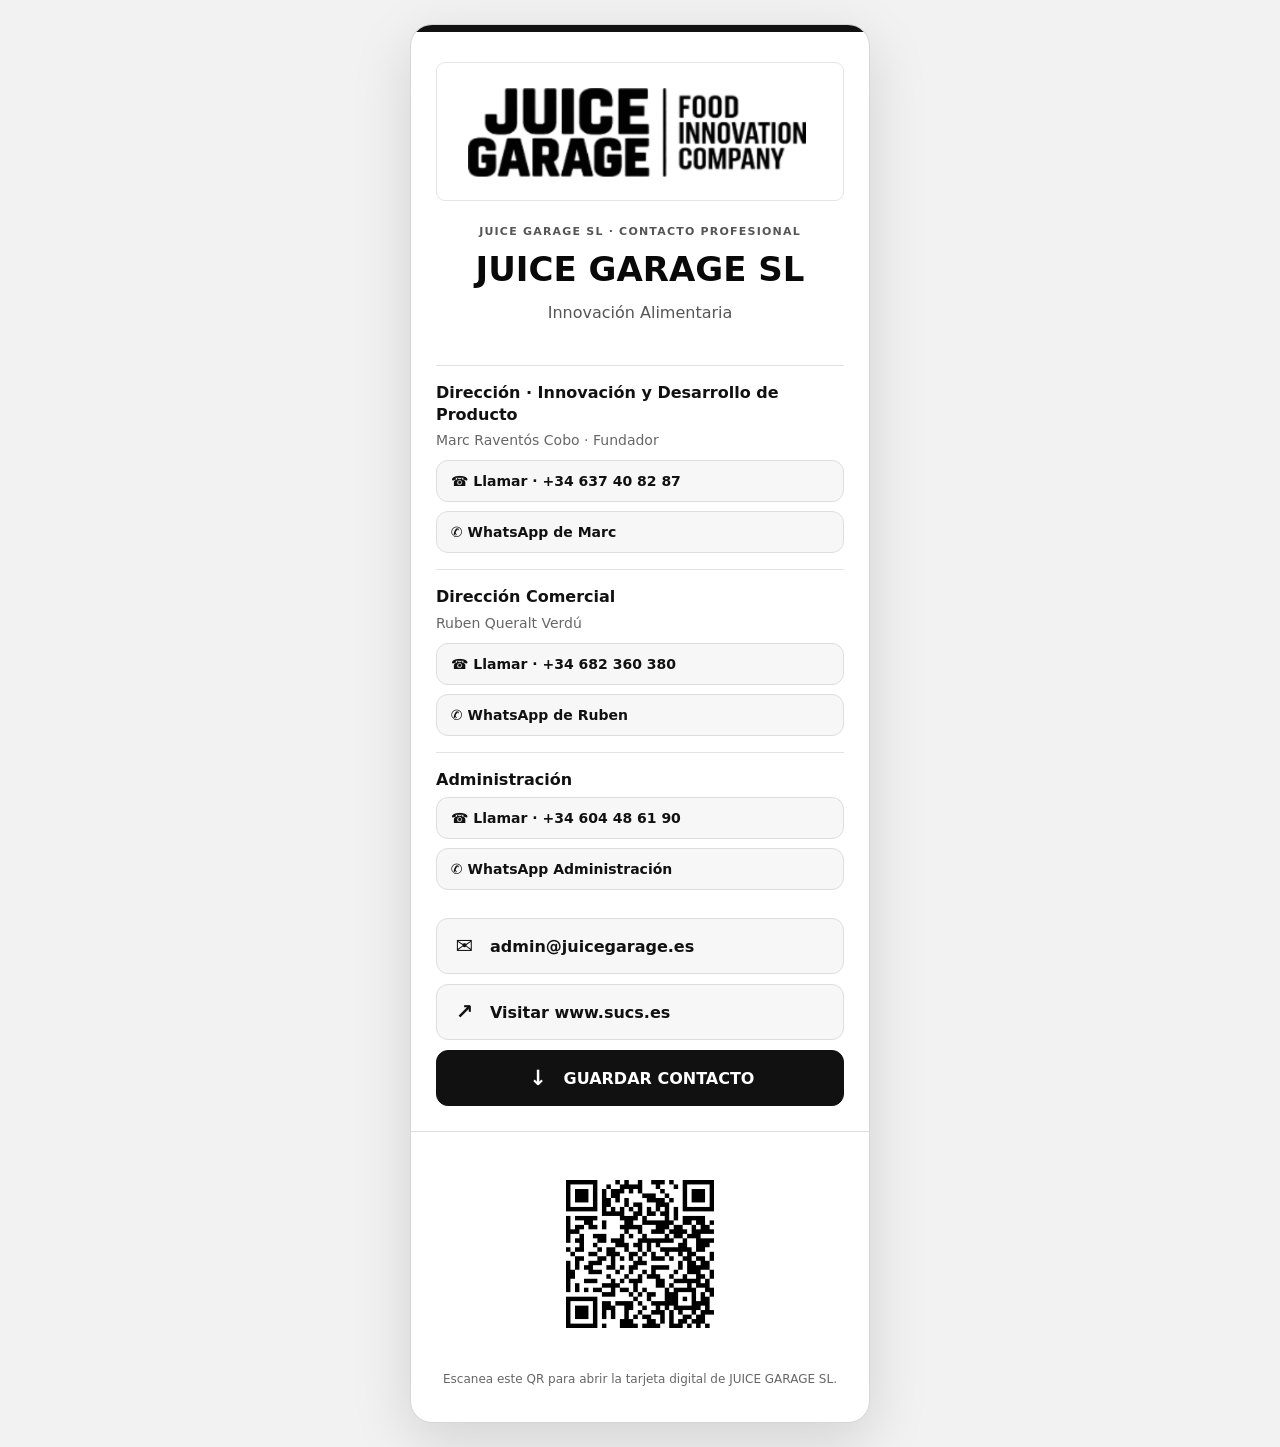
==== juice-garage/index.html @ 80c529ab "Add files via upload" ====
<!DOCTYPE html>
<html lang="es"><head><meta charset="UTF-8"><meta name="viewport" content="width=device-width, initial-scale=1"><meta name="theme-color" content="#ffffff"><title>JUICE GARAGE SL | Contacto</title><meta name="description" content="Tarjeta digital corporativa de JUICE GARAGE SL"><link rel="icon" href="./favicon.png" type="image/png"><link rel="apple-touch-icon" sizes="180x180" href="./apple-touch-icon.png"><link rel="manifest" href="./manifest.webmanifest"><style>
*{box-sizing:border-box}body{margin:0;background:#f2f2f2;color:#111;font:16px system-ui,-apple-system,"Segoe UI",sans-serif}a{color:inherit;text-decoration:none}.shell{min-height:100vh;display:flex;align-items:center;justify-content:center;padding:24px}.card{width:min(100%,460px);border:1px solid #d6d6d6;border-radius:22px;background:#fff;overflow:hidden;box-shadow:0 18px 60px #0002}.top{padding:30px 25px 18px;border-top:7px solid #111;text-align:center}.logo{min-height:110px;display:flex;align-items:center;justify-content:center;margin-bottom:24px;padding:12px;background:#fff;border:1px solid #e5e5e5;border-radius:9px}.logo img{display:block;width:100%;height:auto;max-height:130px;object-fit:contain}.small{color:#555;letter-spacing:.11em;text-transform:uppercase;font-size:11px;font-weight:750}.name{font-size:clamp(26px,6vw,34px);line-height:1.13;margin:12px 0;color:#090909}.role{line-height:1.5;color:#555;margin:0 0 22px}.actions{display:grid;gap:10px;padding:0 25px 25px}.action{display:flex;align-items:center;gap:13px;padding:15px;border:1px solid #ddd;border-radius:12px;background:#f7f7f7;font-weight:650}.action:hover,.action:focus-visible{border-color:#111;background:#ececec}.symbol{color:#111;font-size:21px;width:25px;text-align:center}.primary{background:#111;color:#fff;border-color:#111;justify-content:center;font-weight:800}.primary:hover,.primary:focus-visible{background:#333;color:#fff}.primary .symbol{color:#fff}.foot{text-align:center;border-top:1px solid #ddd;padding:22px}.foot img{width:min(200px,80%);background:#fff;padding:8px;border-radius:12px}.hint{font-size:12px;color:#666;line-height:1.5}@media(max-width:420px){.shell{padding:10px}.top{padding:24px 18px}.actions{padding:0 18px 20px}}
.departments{padding:0 25px 12px}.dept{padding:16px 0;border-top:1px solid #e3e3e3}.dept h2{font-size:16px;line-height:1.4;margin:0 0 6px}.dept p{color:#666;font-size:14px;margin:0 0 12px}.dept-actions{display:grid;gap:9px}.dept-actions .action{font-size:14px;padding:12px 14px}.actions{padding-top:0}@media(max-width:420px){.departments{padding:0 18px 12px}}
</style></head><body><main class="shell"><article class="card"><header class="top"><div class="logo"><img src="./logo-oficial.png" alt="JUICE GARAGE - Food Innovation Company"></div><div class="small">JUICE GARAGE SL · CONTACTO PROFESIONAL</div><h1 class="name">JUICE GARAGE SL</h1><p class="role">Innovación Alimentaria</p></header><section class="departments" aria-label="Departamentos de contacto">
<div class="dept"><h2>Dirección · Innovación y Desarrollo de Producto</h2><p>Marc Raventós Cobo · Fundador</p><div class="dept-actions"><a class="action" href="tel:+34637408287">☎ Llamar · +34 637 40 82 87</a><a class="action" href="https://wa.me/34637408287" target="_blank" rel="noopener noreferrer">✆ WhatsApp de Marc</a></div></div>
<div class="dept"><h2>Dirección Comercial</h2><p>Ruben Queralt Verdú</p><div class="dept-actions"><a class="action" href="tel:+34682360380">☎ Llamar · +34 682 360 380</a><a class="action" href="https://wa.me/34682360380" target="_blank" rel="noopener noreferrer">✆ WhatsApp de Ruben</a></div></div>
<div class="dept"><h2>Administración</h2><div class="dept-actions"><a class="action" href="tel:+34604486190">☎ Llamar · +34 604 48 61 90</a><a class="action" href="https://wa.me/34604486190" target="_blank" rel="noopener noreferrer">✆ WhatsApp Administración</a></div></div>
</section><nav class="actions" aria-label="Contacto corporativo"><a class="action" href="mailto:admin@juicegarage.es"><span class="symbol">✉</span>admin@juicegarage.es</a><a class="action" href="https://www.sucs.es" target="_blank" rel="noopener noreferrer"><span class="symbol">↗</span>Visitar www.sucs.es</a><a class="action primary" href="./juice-garage.vcf" download="juice-garage.vcf"><span class="symbol">↓</span>GUARDAR CONTACTO</a></nav><footer class="foot"><img src="./qr-juice-garage-permanente.png" alt="QR permanente para abrir la tarjeta corporativa"><p class="hint">Escanea este QR para abrir la tarjeta digital de JUICE GARAGE SL.</p></footer></article></main></body></html>
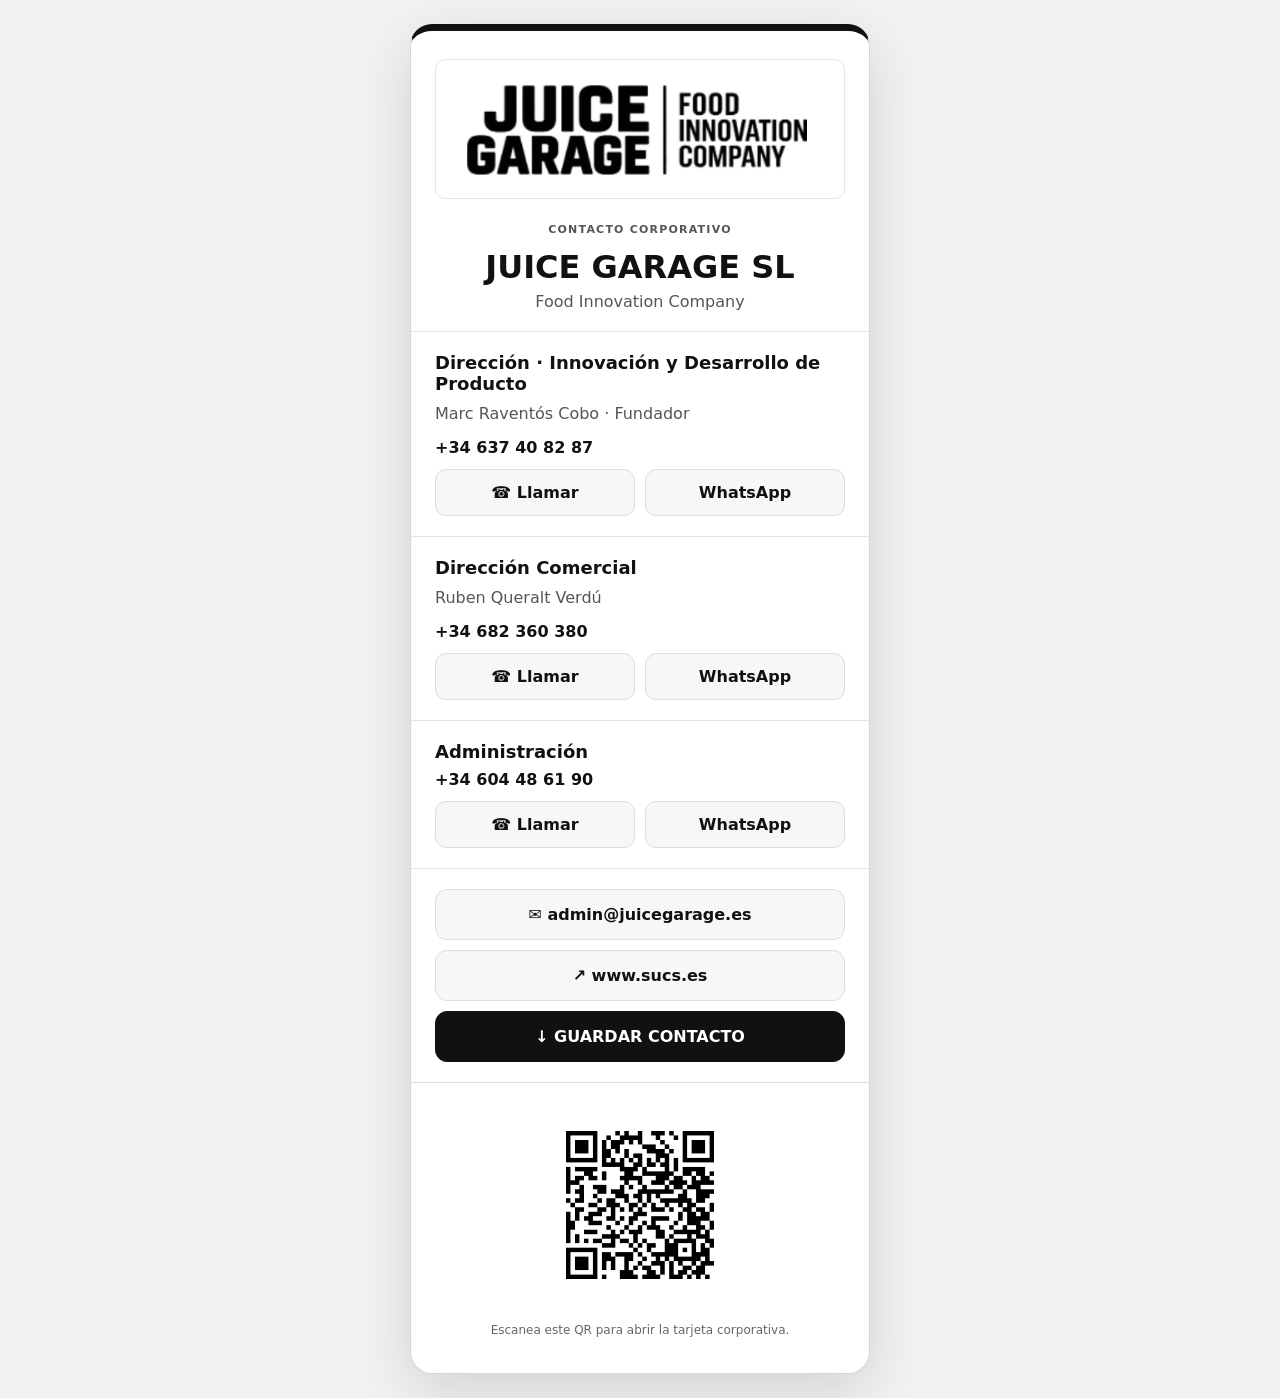
==== commit 432f4ad0: "Revise index.html for JUICE GARAGE SL Updated the structure and content of the index.html file for J" ====
--- a/juice-garage/index.html
+++ b/juice-garage/index.html
@@ -1,9 +1,273 @@
+
 <!DOCTYPE html>
-<html lang="es"><head><meta charset="UTF-8"><meta name="viewport" content="width=device-width, initial-scale=1"><meta name="theme-color" content="#ffffff"><title>JUICE GARAGE SL | Contacto</title><meta name="description" content="Tarjeta digital corporativa de JUICE GARAGE SL"><link rel="icon" href="./favicon.png" type="image/png"><link rel="apple-touch-icon" sizes="180x180" href="./apple-touch-icon.png"><link rel="manifest" href="./manifest.webmanifest"><style>
-*{box-sizing:border-box}body{margin:0;background:#f2f2f2;color:#111;font:16px system-ui,-apple-system,"Segoe UI",sans-serif}a{color:inherit;text-decoration:none}.shell{min-height:100vh;display:flex;align-items:center;justify-content:center;padding:24px}.card{width:min(100%,460px);border:1px solid #d6d6d6;border-radius:22px;background:#fff;overflow:hidden;box-shadow:0 18px 60px #0002}.top{padding:30px 25px 18px;border-top:7px solid #111;text-align:center}.logo{min-height:110px;display:flex;align-items:center;justify-content:center;margin-bottom:24px;padding:12px;background:#fff;border:1px solid #e5e5e5;border-radius:9px}.logo img{display:block;width:100%;height:auto;max-height:130px;object-fit:contain}.small{color:#555;letter-spacing:.11em;text-transform:uppercase;font-size:11px;font-weight:750}.name{font-size:clamp(26px,6vw,34px);line-height:1.13;margin:12px 0;color:#090909}.role{line-height:1.5;color:#555;margin:0 0 22px}.actions{display:grid;gap:10px;padding:0 25px 25px}.action{display:flex;align-items:center;gap:13px;padding:15px;border:1px solid #ddd;border-radius:12px;background:#f7f7f7;font-weight:650}.action:hover,.action:focus-visible{border-color:#111;background:#ececec}.symbol{color:#111;font-size:21px;width:25px;text-align:center}.primary{background:#111;color:#fff;border-color:#111;justify-content:center;font-weight:800}.primary:hover,.primary:focus-visible{background:#333;color:#fff}.primary .symbol{color:#fff}.foot{text-align:center;border-top:1px solid #ddd;padding:22px}.foot img{width:min(200px,80%);background:#fff;padding:8px;border-radius:12px}.hint{font-size:12px;color:#666;line-height:1.5}@media(max-width:420px){.shell{padding:10px}.top{padding:24px 18px}.actions{padding:0 18px 20px}}
-.departments{padding:0 25px 12px}.dept{padding:16px 0;border-top:1px solid #e3e3e3}.dept h2{font-size:16px;line-height:1.4;margin:0 0 6px}.dept p{color:#666;font-size:14px;margin:0 0 12px}.dept-actions{display:grid;gap:9px}.dept-actions .action{font-size:14px;padding:12px 14px}.actions{padding-top:0}@media(max-width:420px){.departments{padding:0 18px 12px}}
-</style></head><body><main class="shell"><article class="card"><header class="top"><div class="logo"><img src="./logo-oficial.png" alt="JUICE GARAGE - Food Innovation Company"></div><div class="small">JUICE GARAGE SL · CONTACTO PROFESIONAL</div><h1 class="name">JUICE GARAGE SL</h1><p class="role">Innovación Alimentaria</p></header><section class="departments" aria-label="Departamentos de contacto">
-<div class="dept"><h2>Dirección · Innovación y Desarrollo de Producto</h2><p>Marc Raventós Cobo · Fundador</p><div class="dept-actions"><a class="action" href="tel:+34637408287">☎ Llamar · +34 637 40 82 87</a><a class="action" href="https://wa.me/34637408287" target="_blank" rel="noopener noreferrer">✆ WhatsApp de Marc</a></div></div>
-<div class="dept"><h2>Dirección Comercial</h2><p>Ruben Queralt Verdú</p><div class="dept-actions"><a class="action" href="tel:+34682360380">☎ Llamar · +34 682 360 380</a><a class="action" href="https://wa.me/34682360380" target="_blank" rel="noopener noreferrer">✆ WhatsApp de Ruben</a></div></div>
-<div class="dept"><h2>Administración</h2><div class="dept-actions"><a class="action" href="tel:+34604486190">☎ Llamar · +34 604 48 61 90</a><a class="action" href="https://wa.me/34604486190" target="_blank" rel="noopener noreferrer">✆ WhatsApp Administración</a></div></div>
-</section><nav class="actions" aria-label="Contacto corporativo"><a class="action" href="mailto:admin@juicegarage.es"><span class="symbol">✉</span>admin@juicegarage.es</a><a class="action" href="https://www.sucs.es" target="_blank" rel="noopener noreferrer"><span class="symbol">↗</span>Visitar www.sucs.es</a><a class="action primary" href="./juice-garage.vcf" download="juice-garage.vcf"><span class="symbol">↓</span>GUARDAR CONTACTO</a></nav><footer class="foot"><img src="./qr-juice-garage-permanente.png" alt="QR permanente para abrir la tarjeta corporativa"><p class="hint">Escanea este QR para abrir la tarjeta digital de JUICE GARAGE SL.</p></footer></article></main></body></html>+<html lang="es">
+<head>
+  <meta charset="UTF-8">
+  <meta name="viewport" content="width=device-width, initial-scale=1">
+
+  <title>JUICE GARAGE SL</title>
+  <meta name="description"
+        content="JUICE GARAGE SL · Food Innovation Company. Contactos de Dirección, Dirección Comercial y Administración.">
+
+  <meta property="og:type" content="website">
+  <meta property="og:site_name" content="JUICE GARAGE SL">
+  <meta property="og:title" content="JUICE GARAGE SL">
+  <meta property="og:description"
+        content="Food Innovation Company · Dirección, Comercial y Administración">
+  <meta property="og:url"
+        content="https://lourdeshp6.github.io/juicegarage-vcards/juice-garage/">
+  <meta property="og:image"
+        content="https://lourdeshp6.github.io/juicegarage-vcards/juice-garage/logo-oficial.png">
+
+  <meta name="theme-color" content="#ffffff">
+  <link rel="icon" href="./favicon.png" type="image/png">
+  <link rel="apple-touch-icon" href="./apple-touch-icon.png">
+  <link rel="manifest" href="./manifest.webmanifest">
+
+  <style>
+    * { box-sizing: border-box; }
+
+    body {
+      margin: 0;
+      background: #f2f2f2;
+      color: #111;
+      font: 16px system-ui, -apple-system, "Segoe UI", sans-serif;
+    }
+
+    a { color: inherit; text-decoration: none; }
+
+    .shell {
+      min-height: 100vh;
+      display: flex;
+      justify-content: center;
+      padding: 24px;
+    }
+
+    .card {
+      width: min(100%, 460px);
+      background: #fff;
+      border: 1px solid #d6d6d6;
+      border-top: 7px solid #111;
+      border-radius: 22px;
+      overflow: hidden;
+      box-shadow: 0 18px 60px #0002;
+    }
+
+    .top {
+      padding: 28px 24px 20px;
+      text-align: center;
+    }
+
+    .logo {
+      padding: 12px;
+      border: 1px solid #e5e5e5;
+      border-radius: 10px;
+      margin-bottom: 24px;
+    }
+
+    .logo img {
+      display: block;
+      width: 100%;
+      max-height: 130px;
+      object-fit: contain;
+    }
+
+    .small {
+      color: #555;
+      font-size: 11px;
+      font-weight: 750;
+      letter-spacing: .11em;
+      text-transform: uppercase;
+    }
+
+    h1 {
+      font-size: 32px;
+      margin: 12px 0 6px;
+    }
+
+    .subtitle {
+      color: #555;
+      margin: 0;
+    }
+
+    .department {
+      padding: 20px 24px;
+      border-top: 1px solid #e2e2e2;
+    }
+
+    .department h2 {
+      margin: 0 0 8px;
+      font-size: 18px;
+    }
+
+    .person {
+      color: #555;
+      margin: 0 0 12px;
+      line-height: 1.5;
+    }
+
+    .number {
+      font-weight: 700;
+      margin-bottom: 12px;
+    }
+
+    .buttons {
+      display: grid;
+      grid-template-columns: 1fr 1fr;
+      gap: 10px;
+    }
+
+    .button {
+      display: block;
+      padding: 13px 10px;
+      background: #f7f7f7;
+      border: 1px solid #ddd;
+      border-radius: 11px;
+      text-align: center;
+      font-weight: 700;
+    }
+
+    .button:hover {
+      background: #eaeaea;
+    }
+
+    .extras {
+      padding: 20px 24px;
+      border-top: 1px solid #e2e2e2;
+      display: grid;
+      gap: 10px;
+    }
+
+    .full {
+      display: block;
+      padding: 15px;
+      border: 1px solid #ddd;
+      border-radius: 12px;
+      background: #f7f7f7;
+      text-align: center;
+      font-weight: 700;
+    }
+
+    .primary {
+      background: #111;
+      color: #fff;
+      border-color: #111;
+    }
+
+    .foot {
+      border-top: 1px solid #ddd;
+      padding: 22px;
+      text-align: center;
+    }
+
+    .foot img {
+      width: min(200px, 80%);
+      padding: 8px;
+      background: white;
+    }
+
+    .hint {
+      font-size: 12px;
+      color: #666;
+      line-height: 1.5;
+    }
+
+    @media (max-width: 420px) {
+      .shell { padding: 10px; }
+      .top, .department, .extras {
+        padding-left: 18px;
+        padding-right: 18px;
+      }
+    }
+  </style>
+</head>
+
+<body>
+  <main class="shell">
+    <article class="card">
+
+      <header class="top">
+        <div class="logo">
+          <img src="./logo-oficial.png"
+               alt="JUICE GARAGE - Food Innovation Company">
+        </div>
+
+        <div class="small">CONTACTO CORPORATIVO</div>
+        <h1>JUICE GARAGE SL</h1>
+        <p class="subtitle">Food Innovation Company</p>
+      </header>
+
+      <section class="department">
+        <h2>Dirección · Innovación y Desarrollo de Producto</h2>
+        <p class="person">Marc Raventós Cobo · Fundador</p>
+        <div class="number">+34 637 40 82 87</div>
+
+        <div class="buttons">
+          <a class="button" href="tel:+34637408287">☎ Llamar</a>
+          <a class="button"
+             href="https://wa.me/34637408287"
+             target="_blank" rel="noopener noreferrer">
+            WhatsApp
+          </a>
+        </div>
+      </section>
+
+      <section class="department">
+        <h2>Dirección Comercial</h2>
+        <p class="person">Ruben Queralt Verdú</p>
+        <div class="number">+34 682 360 380</div>
+
+        <div class="buttons">
+          <a class="button" href="tel:+34682360380">☎ Llamar</a>
+          <a class="button"
+             href="https://wa.me/34682360380"
+             target="_blank" rel="noopener noreferrer">
+            WhatsApp
+          </a>
+        </div>
+      </section>
+
+      <section class="department">
+        <h2>Administración</h2>
+        <div class="number">+34 604 48 61 90</div>
+
+        <div class="buttons">
+          <a class="button" href="tel:+34604486190">☎ Llamar</a>
+          <a class="button"
+             href="https://wa.me/34604486190"
+             target="_blank" rel="noopener noreferrer">
+            WhatsApp
+          </a>
+        </div>
+      </section>
+
+      <section class="extras">
+        <a class="full" href="mailto:admin@juicegarage.es">
+          ✉ admin@juicegarage.es
+        </a>
+
+        <a class="full"
+           href="https://www.sucs.es"
+           target="_blank" rel="noopener noreferrer">
+          ↗ www.sucs.es
+        </a>
+
+        <a class="full primary"
+           href="./juice-garage.vcf"
+           download="juice-garage.vcf">
+          ↓ GUARDAR CONTACTO
+        </a>
+      </section>
+
+      <footer class="foot">
+        <img src="./qr-juice-garage-permanente.png"
+             alt="QR permanente de JUICE GARAGE SL">
+        <p class="hint">
+          Escanea este QR para abrir la tarjeta corporativa.
+        </p>
+      </footer>
+
+    </article>
+  </main>
+</body>
+</html>
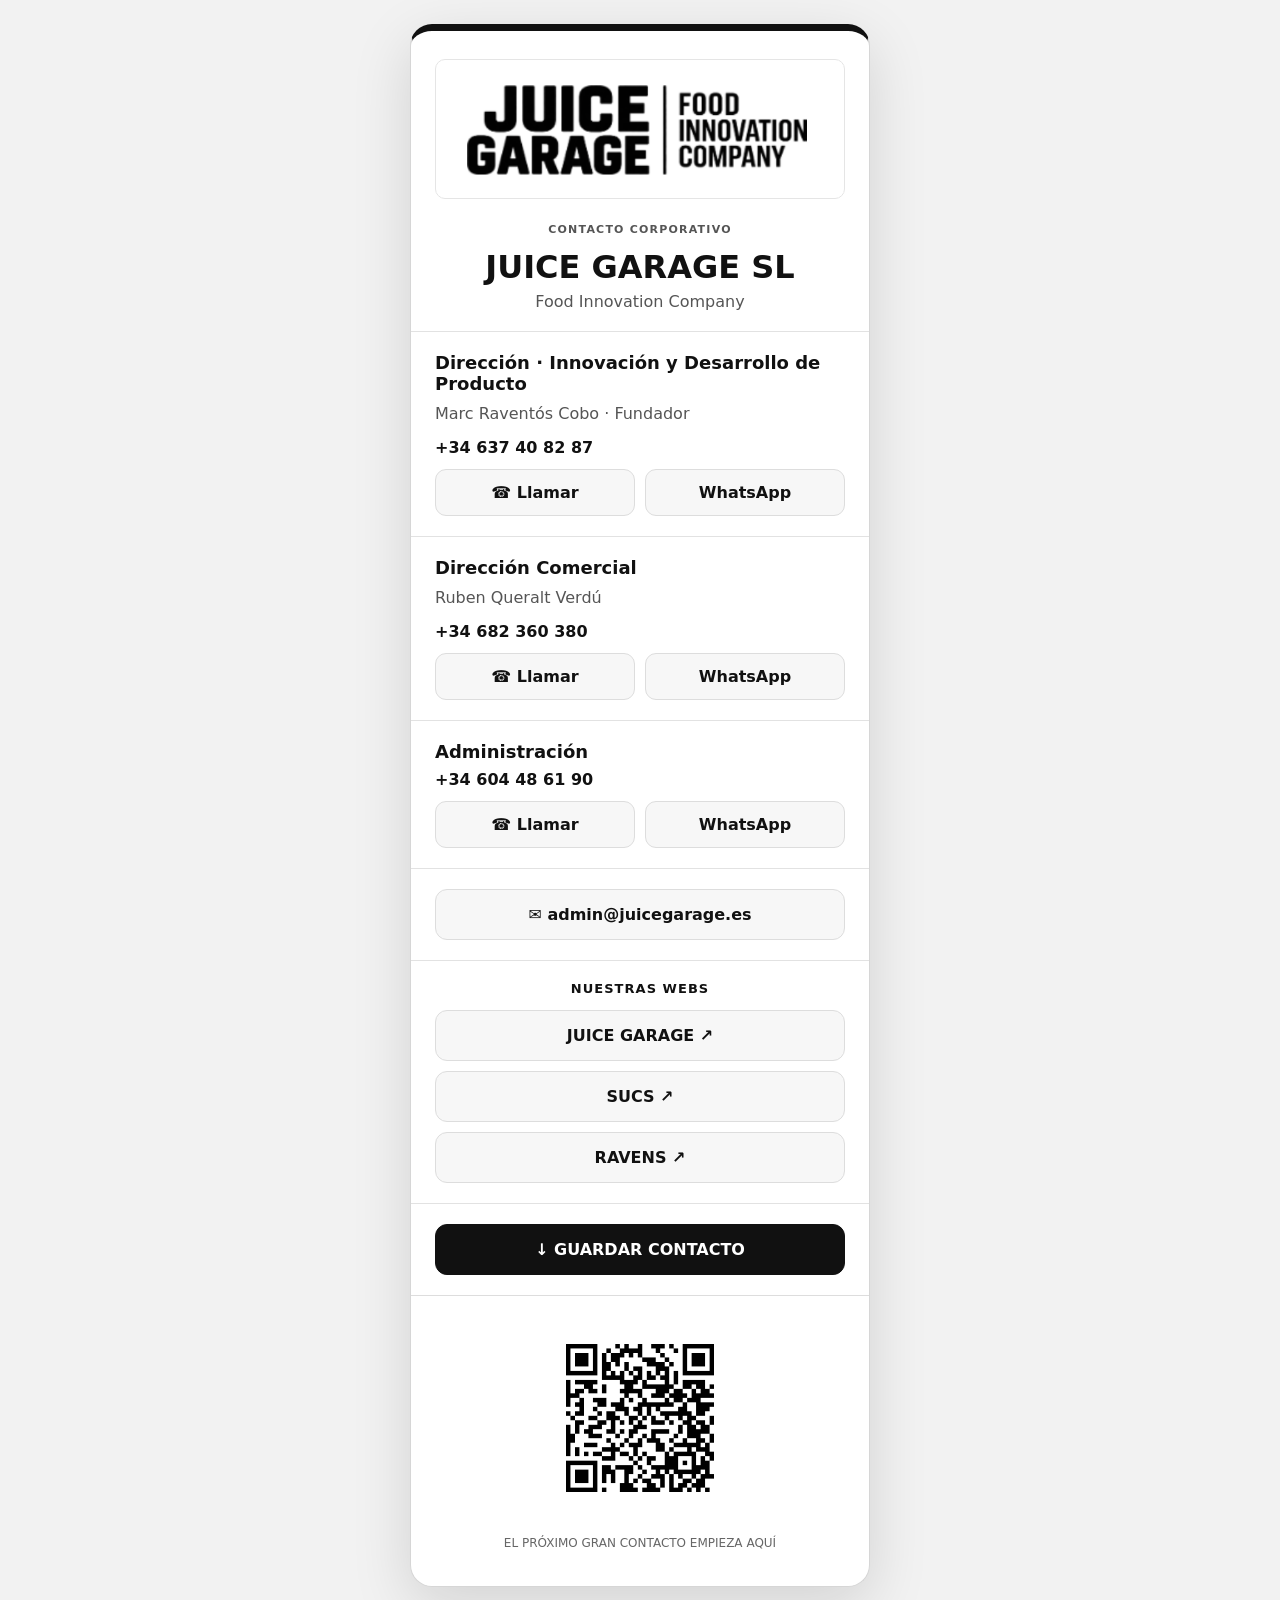
==== commit bb738ee6: "Update index.html for JUICE GARAGE SL Updated meta description and links for JUICE GARAGE SL. Added " ====
--- a/juice-garage/index.html
+++ b/juice-garage/index.html
@@ -7,10 +7,9 @@
 
   <title>JUICE GARAGE SL</title>
   <meta name="description"
-        content="JUICE GARAGE SL · Food Innovation Company. Contactos de Dirección, Dirección Comercial y Administración.">
+        content="JUICE GARAGE SL · Food Innovation Company. Contactos de Dirección, Comercial y Administración.">
 
   <meta property="og:type" content="website">
-  <meta property="og:site_name" content="JUICE GARAGE SL">
   <meta property="og:title" content="JUICE GARAGE SL">
   <meta property="og:description"
         content="Food Innovation Company · Dirección, Comercial y Administración">
@@ -127,7 +126,7 @@
       font-weight: 700;
     }
 
-    .button:hover {
+    .button:hover, .full:hover {
       background: #eaeaea;
     }
 
@@ -136,6 +135,14 @@
       border-top: 1px solid #e2e2e2;
       display: grid;
       gap: 10px;
+    }
+
+    .web-title {
+      margin: 0 0 4px;
+      font-size: 13px;
+      font-weight: 800;
+      letter-spacing: .08em;
+      text-align: center;
     }
 
     .full {
@@ -152,6 +159,10 @@
       background: #111;
       color: #fff;
       border-color: #111;
+    }
+
+    .primary:hover {
+      background: #333;
     }
 
     .foot {
@@ -245,13 +256,31 @@
         <a class="full" href="mailto:admin@juicegarage.es">
           ✉ admin@juicegarage.es
         </a>
+      </section>
+
+      <section class="extras">
+        <h2 class="web-title">NUESTRAS WEBS</h2>
 
         <a class="full"
-           href="https://www.sucs.es"
+           href="https://www.juicegarage.es/"
            target="_blank" rel="noopener noreferrer">
-          ↗ www.sucs.es
-        </a>
-
+          JUICE GARAGE ↗
+        </a>
+
+        <a class="full"
+           href="https://www.sucs.es/"
+           target="_blank" rel="noopener noreferrer">
+          SUCS ↗
+        </a>
+
+        <a class="full"
+           href="https://www.ravens.es/"
+           target="_blank" rel="noopener noreferrer">
+          RAVENS ↗
+        </a>
+      </section>
+
+      <section class="extras">
         <a class="full primary"
            href="./juice-garage.vcf"
            download="juice-garage.vcf">
@@ -261,9 +290,9 @@
 
       <footer class="foot">
         <img src="./qr-juice-garage-permanente.png"
-             alt="QR permanente de JUICE GARAGE SL">
+             alt="QR de JUICE GARAGE SL">
         <p class="hint">
-          Escanea este QR para abrir la tarjeta corporativa.
+          EL PRÓXIMO GRAN CONTACTO EMPIEZA AQUÍ
         </p>
       </footer>
 
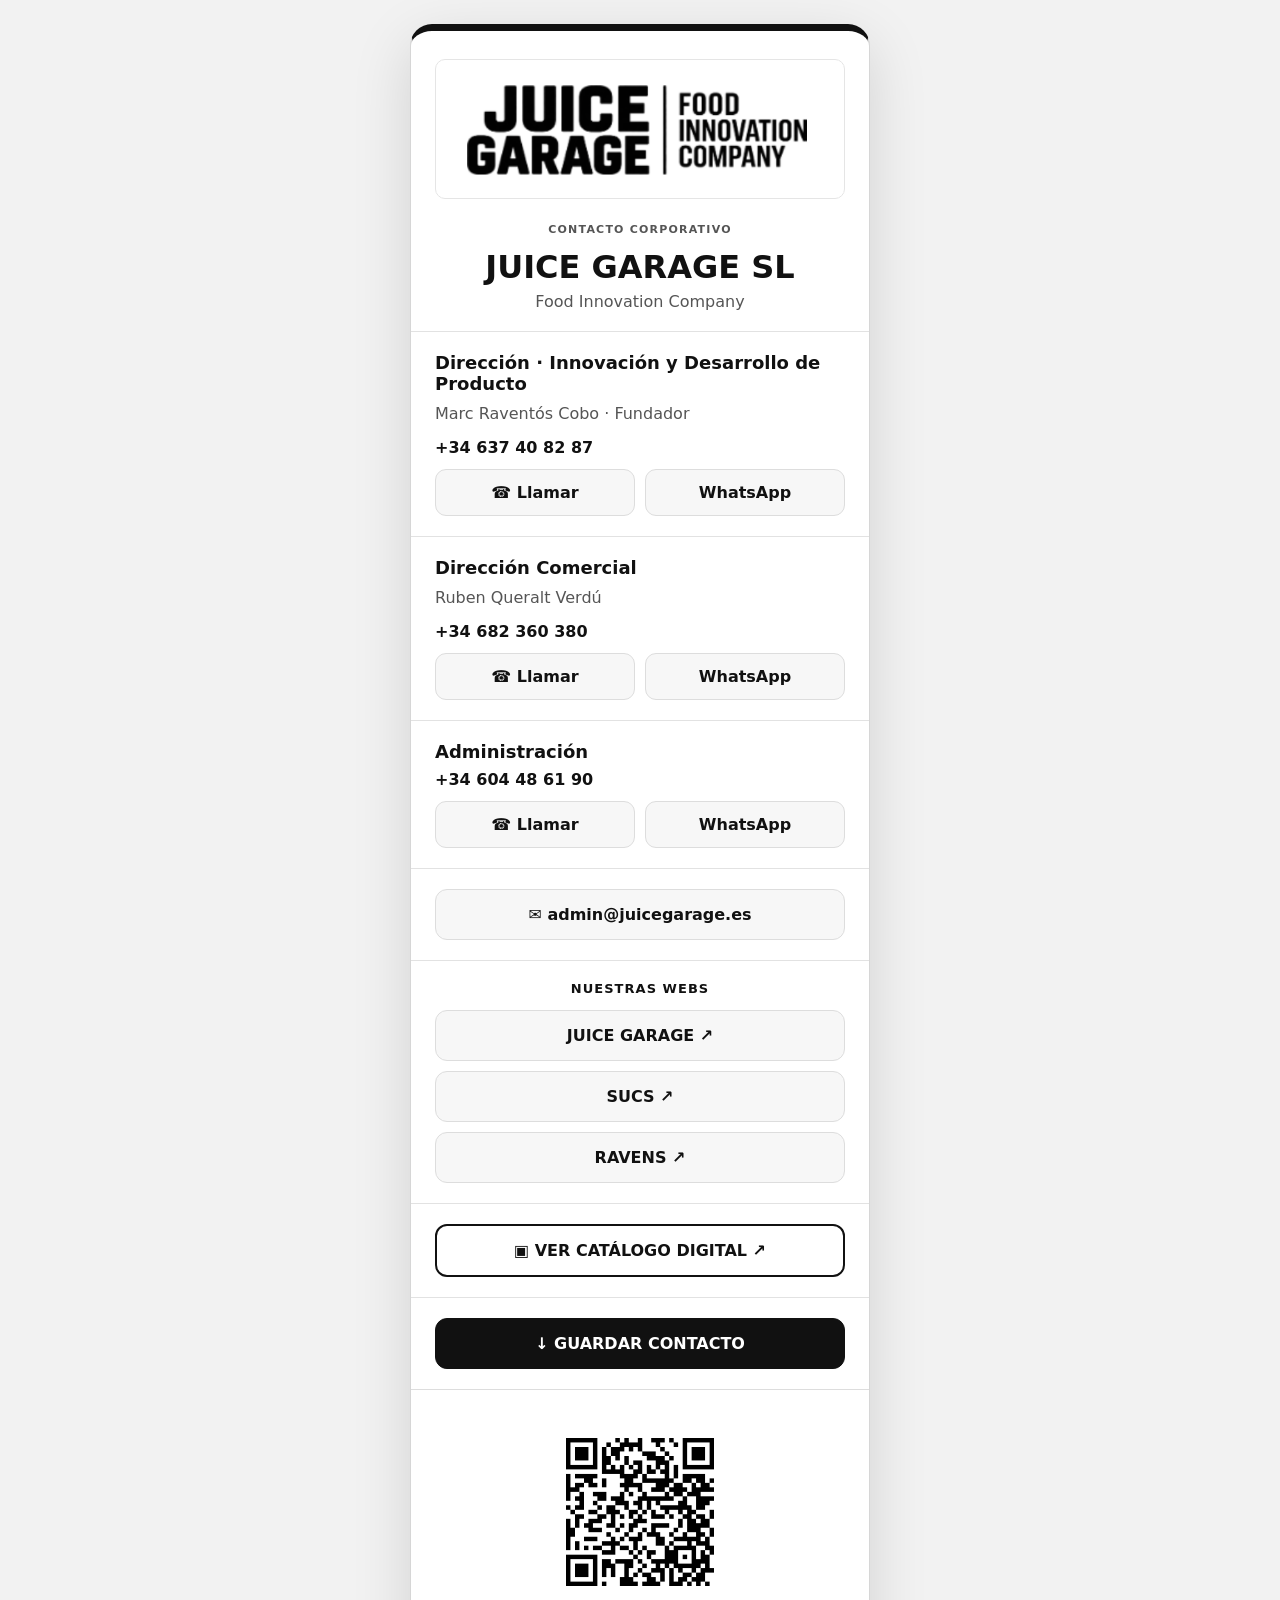
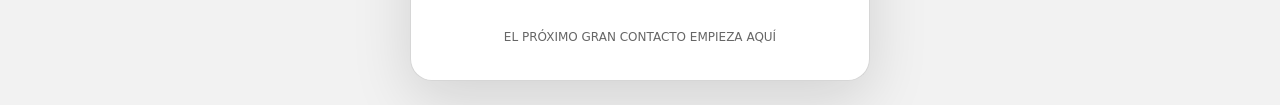
==== commit b8c1fb3f: "Enhance catalog section with styles and link Added styles for catalog section and hover effect. Upda" ====
--- a/juice-garage/index.html
+++ b/juice-garage/index.html
@@ -155,6 +155,15 @@
       font-weight: 700;
     }
 
+    .catalog {
+      background: #fff;
+      border: 2px solid #111;
+    }
+
+    .catalog:hover {
+      background: #f0f0f0;
+    }
+
     .primary {
       background: #111;
       color: #fff;
@@ -281,6 +290,14 @@
       </section>
 
       <section class="extras">
+        <a class="full catalog"
+           href="https://juice-garage-catalogo.fond-clock-0427.chatgpt.site/"
+           target="_blank" rel="noopener noreferrer">
+          ▣ VER CATÁLOGO DIGITAL ↗
+        </a>
+      </section>
+
+      <section class="extras">
         <a class="full primary"
            href="./juice-garage.vcf"
            download="juice-garage.vcf">
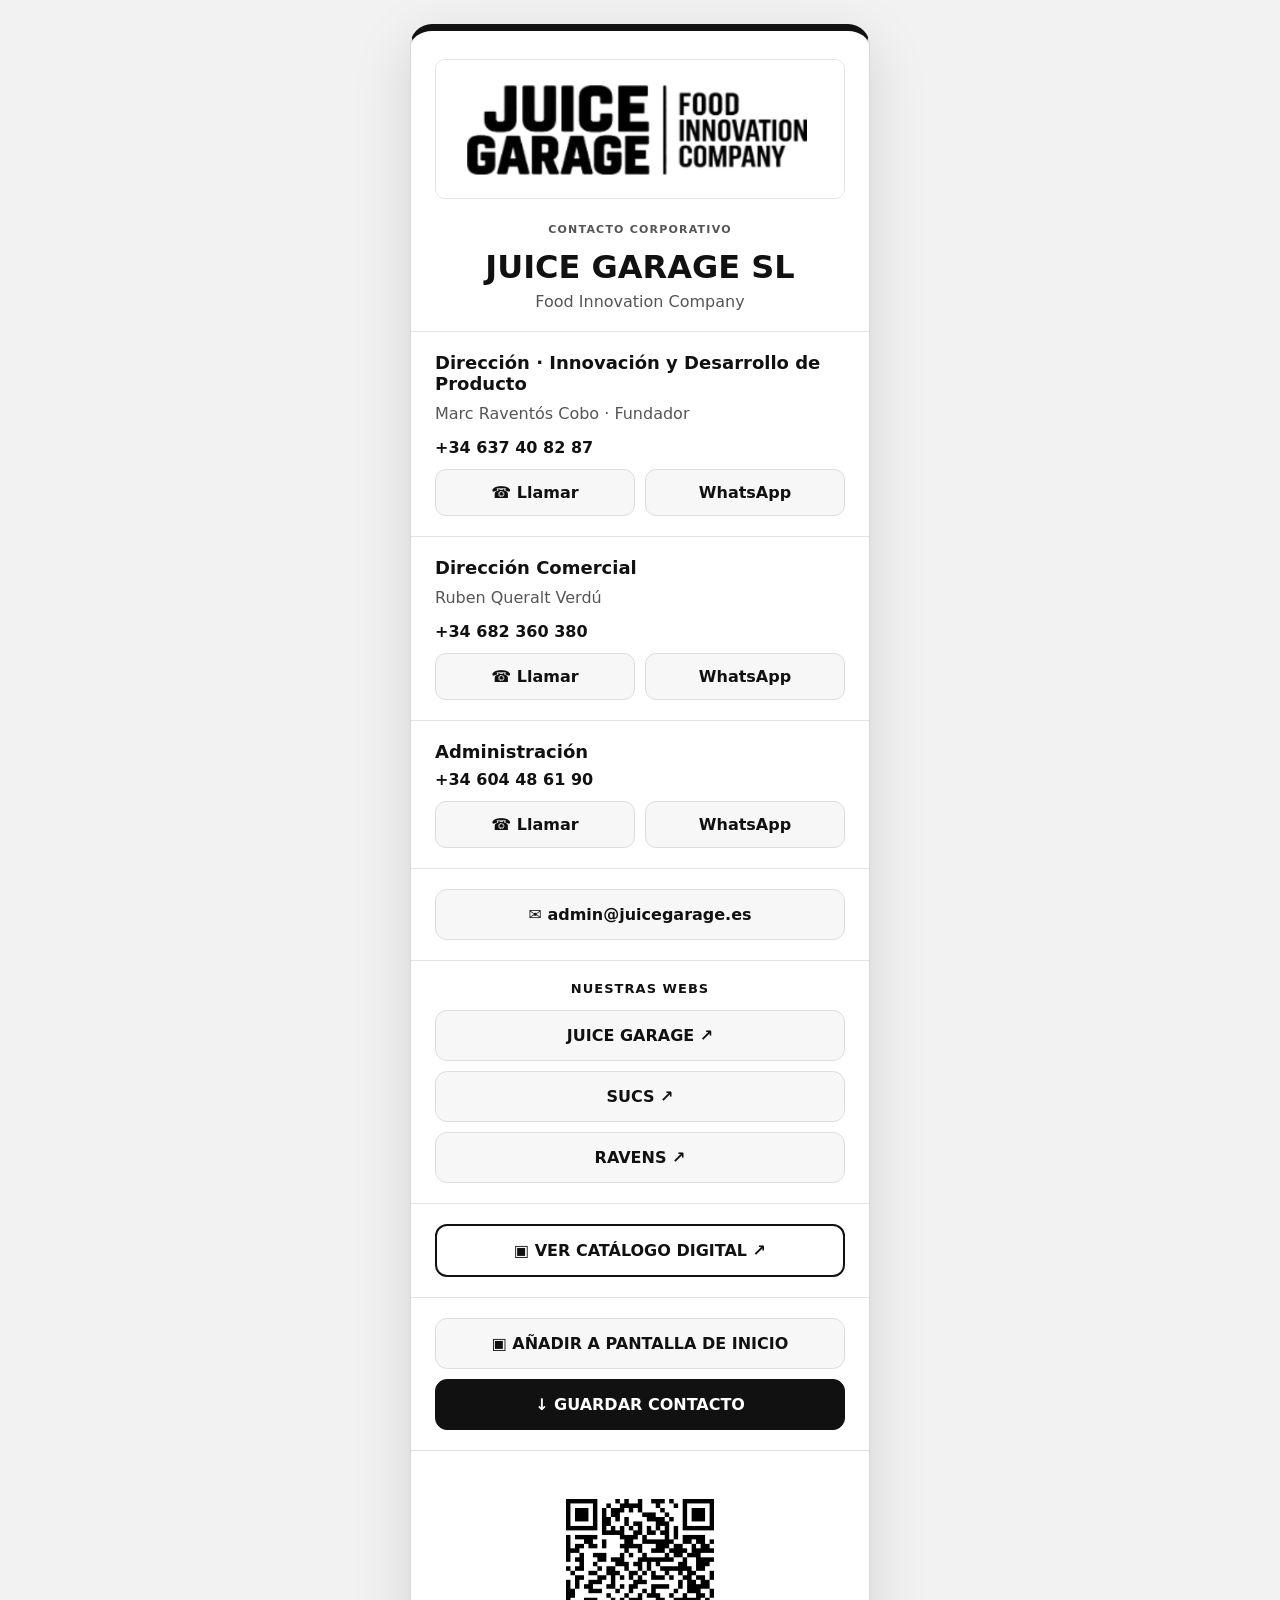
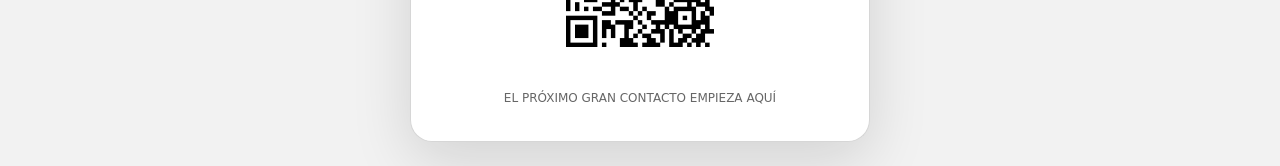
==== commit 2901a18e: "Enhance mobile installation support and UI Added installation instructions for mobile devices and im" ====
--- a/juice-garage/index.html
+++ b/juice-garage/index.html
@@ -147,12 +147,17 @@
 
     .full {
       display: block;
+      width: 100%;
       padding: 15px;
       border: 1px solid #ddd;
       border-radius: 12px;
       background: #f7f7f7;
+      color: #111;
       text-align: center;
+      font: inherit;
       font-weight: 700;
+      cursor: pointer;
+      overflow-wrap: anywhere;
     }
 
     .catalog {
@@ -174,6 +179,28 @@
       background: #333;
     }
 
+    .install-help {
+      display: none;
+      padding: 15px;
+      border: 1px solid #ddd;
+      border-radius: 12px;
+      background: #fafafa;
+      font-size: 14px;
+      line-height: 1.6;
+    }
+
+    .install-help.visible {
+      display: block;
+    }
+
+    .install-help p {
+      margin: 0 0 10px;
+    }
+
+    .install-help p:last-child {
+      margin-bottom: 0;
+    }
+
     .foot {
       border-top: 1px solid #ddd;
       padding: 22px;
@@ -194,6 +221,7 @@
 
     @media (max-width: 420px) {
       .shell { padding: 10px; }
+
       .top, .department, .extras {
         padding-left: 18px;
         padding-right: 18px;
@@ -298,6 +326,29 @@
       </section>
 
       <section class="extras">
+
+        <button class="full"
+                id="install-button"
+                type="button"
+                aria-expanded="false"
+                aria-controls="install-help">
+          ▣ AÑADIR A PANTALLA DE INICIO
+        </button>
+
+        <div class="install-help"
+             id="install-help"
+             role="region"
+             aria-label="Instrucciones para pantalla de inicio">
+
+          <p id="install-message"></p>
+
+          <p>
+            Así tendrás acceso directo a la tarjeta digital
+            de JUICE GARAGE SL desde la pantalla de inicio
+            de tu móvil.
+          </p>
+        </div>
+
         <a class="full primary"
            href="./juice-garage.vcf"
            download="juice-garage.vcf">
@@ -308,6 +359,7 @@
       <footer class="foot">
         <img src="./qr-juice-garage-permanente.png"
              alt="QR de JUICE GARAGE SL">
+
         <p class="hint">
           EL PRÓXIMO GRAN CONTACTO EMPIEZA AQUÍ
         </p>
@@ -315,5 +367,59 @@
 
     </article>
   </main>
+
+  <script>
+    let deferredInstallPrompt = null;
+
+    window.addEventListener("beforeinstallprompt", function(event) {
+      event.preventDefault();
+      deferredInstallPrompt = event;
+    });
+
+    const installButton = document.getElementById("install-button");
+    const installHelp = document.getElementById("install-help");
+    const installMessage = document.getElementById("install-message");
+
+    installButton.addEventListener("click", async function() {
+      if (deferredInstallPrompt) {
+        const promptEvent = deferredInstallPrompt;
+        deferredInstallPrompt = null;
+        promptEvent.prompt();
+        await promptEvent.userChoice;
+        return;
+      }
+
+      if (window.matchMedia("(display-mode: standalone)").matches ||
+          window.navigator.standalone === true) {
+        installMessage.textContent =
+          "Esta tarjeta ya está abierta desde la pantalla de inicio.";
+      } else {
+        const ua = navigator.userAgent;
+        const isIOS = /iPhone|iPad|iPod/.test(ua);
+        const isAndroid = /Android/.test(ua);
+
+        if (isIOS) {
+          installMessage.textContent =
+            "En iPhone: abre esta tarjeta en Safari, pulsa Compartir " +
+            "(cuadrado con flecha hacia arriba), selecciona " +
+            "'Añadir a pantalla de inicio' y confirma con 'Añadir'. " +
+            "Si has abierto el QR desde la cámara o WhatsApp, " +
+            "abre primero el enlace en Safari.";
+        } else if (isAndroid) {
+          installMessage.textContent =
+            "En Android: abre esta tarjeta en Chrome, pulsa el menú " +
+            "de los tres puntos y selecciona 'Añadir a pantalla de inicio' " +
+            "o 'Instalar aplicación', según el navegador.";
+        } else {
+          installMessage.textContent =
+            "Abre esta tarjeta en el navegador de tu móvil y utiliza " +
+            "la opción 'Añadir a pantalla de inicio' del menú.";
+        }
+      }
+
+      const visible = installHelp.classList.toggle("visible");
+      installButton.setAttribute("aria-expanded", String(visible));
+    });
+  </script>
 </body>
 </html>
